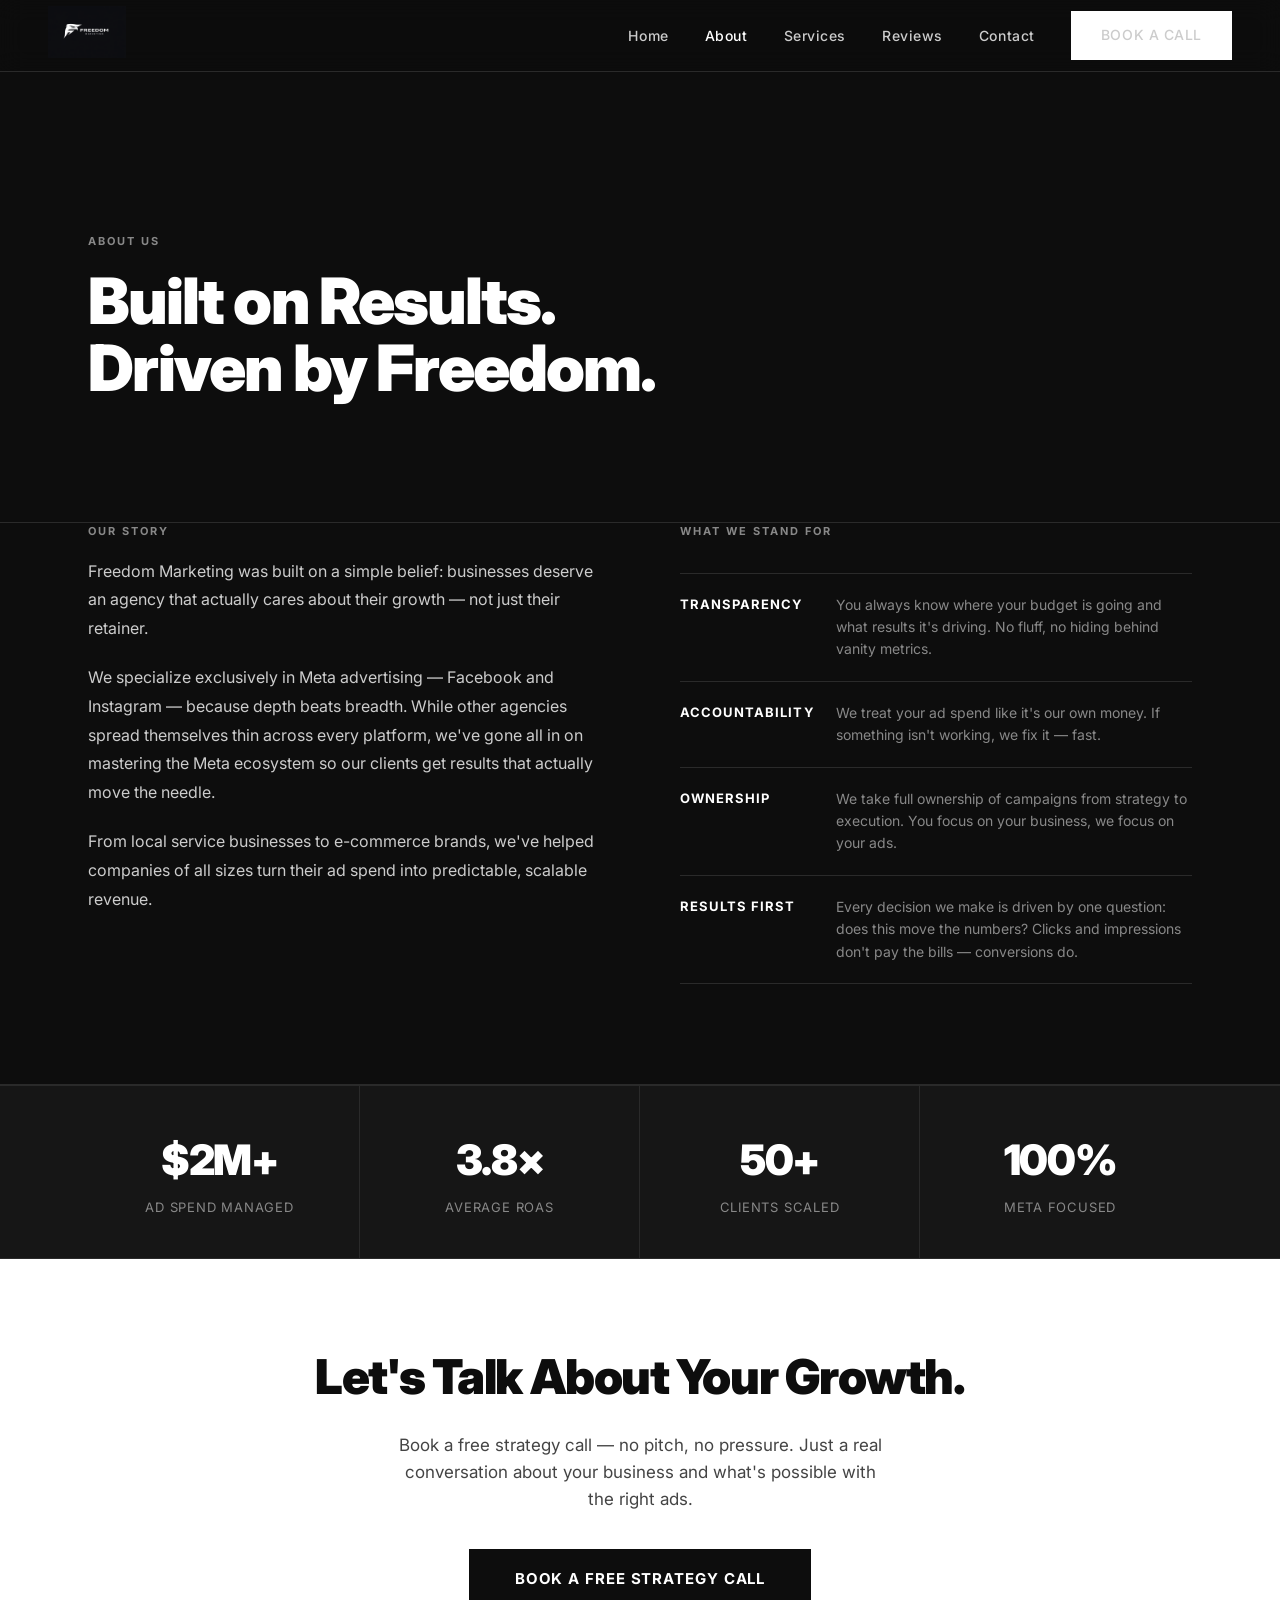
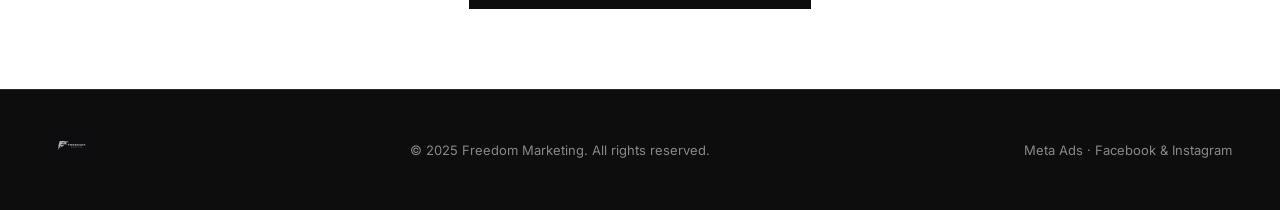
==== about.html @ 6637fb99 "Initial commit — Freedom Marketing website Co-Authored-By: Claude Sonnet 4.6 <noreply@anthropic.com>" ====
<!DOCTYPE html>
<html lang="en">
<head>
  <meta charset="UTF-8" />
  <meta name="viewport" content="width=device-width, initial-scale=1.0" />
  <title>About — Freedom Marketing</title>
  <link rel="stylesheet" href="styles.css" />
</head>
<body>

  <!-- NAV -->
  <nav>
    <a class="nav-logo" href="index.html">
      <img src="logo.png" alt="Freedom Marketing" />
    </a>
    <ul class="nav-links" id="navLinks">
      <li><a href="index.html">Home</a></li>
      <li><a href="about.html" class="active">About</a></li>
      <li><a href="services.html">Services</a></li>
      <li><a href="reviews.html">Reviews</a></li>
      <li><a href="contact.html">Contact</a></li>
      <li><a href="contact.html#book" class="btn">Book a Call</a></li>
    </ul>
    <div class="hamburger" id="hamburger" onclick="toggleNav()">
      <span></span><span></span><span></span>
    </div>
  </nav>

  <main>

    <!-- ABOUT HERO -->
    <div class="about-hero">
      <span class="section-tag">About Us</span>
      <h2 style="font-size: clamp(36px, 5vw, 64px); font-weight: 900; letter-spacing: -0.03em; line-height: 1.05; max-width: 700px;">
        Built on Results.<br>Driven by Freedom.
      </h2>
    </div>

    <hr class="divider" />

    <!-- ABOUT CONTENT -->
    <div class="about-grid">
      <div>
        <span class="section-tag">Our Story</span>
        <p>Freedom Marketing was built on a simple belief: businesses deserve an agency that actually cares about their growth — not just their retainer.</p>
        <p>We specialize exclusively in Meta advertising — Facebook and Instagram — because depth beats breadth. While other agencies spread themselves thin across every platform, we've gone all in on mastering the Meta ecosystem so our clients get results that actually move the needle.</p>
        <p>From local service businesses to e-commerce brands, we've helped companies of all sizes turn their ad spend into predictable, scalable revenue.</p>
      </div>

      <div>
        <span class="section-tag">What We Stand For</span>
        <ul class="values-list">
          <li>
            <span class="val-title">Transparency</span>
            <span class="val-desc">You always know where your budget is going and what results it's driving. No fluff, no hiding behind vanity metrics.</span>
          </li>
          <li>
            <span class="val-title">Accountability</span>
            <span class="val-desc">We treat your ad spend like it's our own money. If something isn't working, we fix it — fast.</span>
          </li>
          <li>
            <span class="val-title">Ownership</span>
            <span class="val-desc">We take full ownership of campaigns from strategy to execution. You focus on your business, we focus on your ads.</span>
          </li>
          <li>
            <span class="val-title">Results First</span>
            <span class="val-desc">Every decision we make is driven by one question: does this move the numbers? Clicks and impressions don't pay the bills — conversions do.</span>
          </li>
        </ul>
      </div>
    </div>

    <hr class="divider" />

    <!-- STATS -->
    <div class="stats-bar">
      <div class="stat">
        <span class="stat-num">$2M+</span>
        <span class="stat-label">Ad Spend Managed</span>
      </div>
      <div class="stat">
        <span class="stat-num">3.8×</span>
        <span class="stat-label">Average ROAS</span>
      </div>
      <div class="stat">
        <span class="stat-num">50+</span>
        <span class="stat-label">Clients Scaled</span>
      </div>
      <div class="stat">
        <span class="stat-num">100%</span>
        <span class="stat-label">Meta Focused</span>
      </div>
    </div>

    <!-- CTA BAND -->
    <div class="cta-band">
      <h2>Let's Talk About Your Growth.</h2>
      <p>Book a free strategy call — no pitch, no pressure. Just a real conversation about your business and what's possible with the right ads.</p>
      <a href="contact.html#book" class="btn btn-lg">Book a Free Strategy Call</a>
    </div>

  </main>

  <!-- FOOTER -->
  <footer>
    <div class="footer-logo">
      <img src="logo.png" alt="Freedom Marketing" />
    </div>
    <p>&copy; 2025 Freedom Marketing. All rights reserved.</p>
    <p style="color: var(--gray); font-size: 13px;">Meta Ads · Facebook &amp; Instagram</p>
  </footer>

  <script>
    function toggleNav() {
      document.getElementById('navLinks').classList.toggle('open');
    }
  </script>
</body>
</html>
---- styles.css ----
@import url('https://fonts.googleapis.com/css2?family=Inter:wght@300;400;500;600;700;800;900&display=swap');

*, *::before, *::after {
  box-sizing: border-box;
  margin: 0;
  padding: 0;
}

:root {
  --bg: #0d0d0d;
  --bg2: #161616;
  --bg3: #1f1f1f;
  --border: #2a2a2a;
  --white: #ffffff;
  --gray: #888888;
  --light: #cccccc;
}

html { scroll-behavior: smooth; }

body {
  background: var(--bg);
  color: var(--white);
  font-family: 'Inter', sans-serif;
  line-height: 1.6;
  -webkit-font-smoothing: antialiased;
}

a { text-decoration: none; color: inherit; }

/* ── NAV ── */
nav {
  position: fixed;
  top: 0; left: 0; right: 0;
  z-index: 100;
  display: flex;
  align-items: center;
  justify-content: space-between;
  padding: 0 48px;
  height: 72px;
  background: rgba(13,13,13,0.92);
  backdrop-filter: blur(12px);
  border-bottom: 1px solid var(--border);
}

.nav-logo img {
  height: 52px;
  width: auto;
}

.nav-links {
  display: flex;
  align-items: center;
  gap: 36px;
  list-style: none;
}

.nav-links a {
  font-size: 14px;
  font-weight: 500;
  color: var(--light);
  letter-spacing: 0.04em;
  transition: color 0.2s;
}

.nav-links a:hover,
.nav-links a.active {
  color: var(--white);
}

.btn {
  display: inline-block;
  padding: 11px 28px;
  background: var(--white);
  color: var(--bg);
  font-size: 14px;
  font-weight: 700;
  letter-spacing: 0.06em;
  text-transform: uppercase;
  border: 2px solid var(--white);
  cursor: pointer;
  transition: background 0.2s, color 0.2s;
}

.btn:hover {
  background: transparent;
  color: var(--white);
}

.btn-outline {
  background: transparent;
  color: var(--white);
}

.btn-outline:hover {
  background: var(--white);
  color: var(--bg);
}

.btn-lg {
  padding: 16px 44px;
  font-size: 15px;
}

/* ── PAGE WRAPPER ── */
main {
  padding-top: 72px;
}

/* ── HERO ── */
.hero {
  min-height: 100vh;
  display: flex;
  flex-direction: column;
  align-items: center;
  justify-content: center;
  text-align: center;
  padding: 80px 24px;
  position: relative;
  overflow: hidden;
}

.hero::before {
  content: '';
  position: absolute;
  top: -200px; left: 50%;
  transform: translateX(-50%);
  width: 700px; height: 700px;
  background: radial-gradient(circle, rgba(255,255,255,0.04) 0%, transparent 70%);
  pointer-events: none;
}

.hero-tag {
  display: inline-block;
  font-size: 11px;
  font-weight: 700;
  letter-spacing: 0.18em;
  text-transform: uppercase;
  color: var(--gray);
  border: 1px solid var(--border);
  padding: 6px 18px;
  margin-bottom: 32px;
}

.hero h1 {
  font-size: clamp(42px, 7vw, 80px);
  font-weight: 900;
  line-height: 1.05;
  letter-spacing: -0.03em;
  max-width: 860px;
  margin-bottom: 24px;
}

.hero h1 span {
  color: var(--gray);
}

.hero p {
  font-size: clamp(16px, 2vw, 19px);
  color: var(--light);
  max-width: 560px;
  margin-bottom: 44px;
  font-weight: 400;
}

.hero-logo {
  width: clamp(260px, 40vw, 480px);
  height: auto;
  margin-bottom: 40px;
  filter: drop-shadow(0 0 40px rgba(255,255,255,0.12)) drop-shadow(0 0 80px rgba(255,255,255,0.06));
  animation: logoPulse 4s ease-in-out infinite;
}

@keyframes logoPulse {
  0%, 100% { filter: drop-shadow(0 0 40px rgba(255,255,255,0.12)) drop-shadow(0 0 80px rgba(255,255,255,0.06)); }
  50%       { filter: drop-shadow(0 0 55px rgba(255,255,255,0.22)) drop-shadow(0 0 100px rgba(255,255,255,0.10)); }
}

.hero-cta {
  display: flex;
  gap: 16px;
  flex-wrap: wrap;
  justify-content: center;
}

/* ── STATS BAR ── */
.stats-bar {
  display: flex;
  justify-content: center;
  gap: 0;
  border-top: 1px solid var(--border);
  border-bottom: 1px solid var(--border);
  background: var(--bg2);
}

.stat {
  flex: 1;
  max-width: 280px;
  text-align: center;
  padding: 40px 24px;
  border-right: 1px solid var(--border);
}

.stat:last-child { border-right: none; }

.stat-num {
  font-size: 42px;
  font-weight: 900;
  letter-spacing: -0.03em;
  display: block;
}

.stat-label {
  font-size: 13px;
  color: var(--gray);
  letter-spacing: 0.06em;
  text-transform: uppercase;
  margin-top: 4px;
  display: block;
}

/* ── SECTION ── */
section {
  padding: 100px 48px;
  max-width: 1200px;
  margin: 0 auto;
}

.section-tag {
  font-size: 11px;
  font-weight: 700;
  letter-spacing: 0.18em;
  text-transform: uppercase;
  color: var(--gray);
  display: block;
  margin-bottom: 16px;
}

section h2 {
  font-size: clamp(32px, 4vw, 52px);
  font-weight: 900;
  letter-spacing: -0.03em;
  line-height: 1.1;
  margin-bottom: 20px;
}

section p {
  color: var(--light);
  font-size: 16px;
  max-width: 600px;
}

/* ── DIVIDER ── */
.divider {
  border: none;
  border-top: 1px solid var(--border);
  margin: 0;
}

/* ── CARDS ── */
.cards {
  display: grid;
  grid-template-columns: repeat(auto-fit, minmax(280px, 1fr));
  gap: 1px;
  background: var(--border);
  border: 1px solid var(--border);
  margin-top: 64px;
}

.card {
  background: var(--bg);
  padding: 40px 36px;
  transition: background 0.2s;
}

.card:hover {
  background: var(--bg2);
}

.card-icon {
  font-size: 28px;
  margin-bottom: 20px;
  display: block;
}

.card h3 {
  font-size: 20px;
  font-weight: 700;
  margin-bottom: 12px;
  letter-spacing: -0.01em;
}

.card p {
  font-size: 14px;
  color: var(--gray);
  line-height: 1.7;
  max-width: none;
}

/* ── PROCESS ── */
.process {
  display: grid;
  grid-template-columns: repeat(auto-fit, minmax(220px, 1fr));
  gap: 48px;
  margin-top: 64px;
}

.step {
  position: relative;
}

.step-num {
  font-size: 64px;
  font-weight: 900;
  color: var(--border);
  line-height: 1;
  display: block;
  margin-bottom: 16px;
  letter-spacing: -0.04em;
}

.step h3 {
  font-size: 18px;
  font-weight: 700;
  margin-bottom: 10px;
}

.step p {
  font-size: 14px;
  color: var(--gray);
  max-width: none;
}

/* ── REVIEWS ── */
.reviews {
  display: grid;
  grid-template-columns: repeat(auto-fit, minmax(280px, 1fr));
  gap: 1px;
  background: var(--border);
  border: 1px solid var(--border);
  margin-top: 64px;
}

.review-card {
  background: var(--bg);
  padding: 40px 36px;
  display: flex;
  flex-direction: column;
  gap: 20px;
  transition: background 0.2s;
}

.review-card:hover { background: var(--bg2); }

.stars {
  color: var(--white);
  font-size: 18px;
  letter-spacing: 2px;
}

.review-text {
  font-size: 15px;
  color: var(--light);
  line-height: 1.8;
  font-style: italic;
  flex: 1;
  max-width: none;
}

.reviewer {
  display: flex;
  align-items: center;
  gap: 14px;
  padding-top: 20px;
  border-top: 1px solid var(--border);
}

.reviewer-info {
  display: flex;
  flex-direction: column;
  gap: 3px;
}

.reviewer-name {
  font-size: 14px;
  font-weight: 700;
  color: var(--white);
}

.reviewer-biz {
  font-size: 12px;
  color: var(--gray);
  letter-spacing: 0.04em;
}

/* ── CTA BAND ── */
.cta-band {
  background: var(--white);
  color: var(--bg);
  text-align: center;
  padding: 80px 48px;
}

.cta-band h2 {
  font-size: clamp(28px, 4vw, 48px);
  font-weight: 900;
  letter-spacing: -0.03em;
  margin-bottom: 16px;
  color: var(--bg);
}

.cta-band p {
  color: #444;
  font-size: 17px;
  margin: 0 auto 36px;
  max-width: 500px;
}

.cta-band .btn {
  background: var(--bg);
  color: var(--white);
  border-color: var(--bg);
}

.cta-band .btn:hover {
  background: transparent;
  color: var(--bg);
}

/* ── ABOUT PAGE ── */
.about-hero {
  min-height: 50vh;
  display: flex;
  flex-direction: column;
  justify-content: center;
  padding: 100px 48px 60px;
  max-width: 1200px;
  margin: 0 auto;
}

.about-grid {
  display: grid;
  grid-template-columns: 1fr 1fr;
  gap: 80px;
  align-items: start;
  max-width: 1200px;
  margin: 0 auto;
  padding: 0 48px 100px;
}

.about-grid p {
  font-size: 16px;
  color: var(--light);
  line-height: 1.8;
  max-width: none;
  margin-bottom: 20px;
}

.values-list {
  list-style: none;
  margin-top: 32px;
}

.values-list li {
  padding: 20px 0;
  border-bottom: 1px solid var(--border);
  display: flex;
  gap: 16px;
  align-items: flex-start;
}

.values-list li:first-child {
  border-top: 1px solid var(--border);
}

.val-title {
  font-size: 13px;
  font-weight: 700;
  letter-spacing: 0.08em;
  text-transform: uppercase;
  min-width: 140px;
}

.val-desc {
  font-size: 14px;
  color: var(--gray);
  line-height: 1.6;
}

/* ── SERVICES PAGE ── */
.services-hero {
  min-height: 40vh;
  display: flex;
  flex-direction: column;
  justify-content: center;
  padding: 100px 48px 60px;
  max-width: 1200px;
  margin: 0 auto;
}

.services-grid {
  display: grid;
  grid-template-columns: repeat(auto-fit, minmax(320px, 1fr));
  gap: 1px;
  background: var(--border);
  border: 1px solid var(--border);
  max-width: 1200px;
  margin: 0 auto 80px;
}

.service-card {
  background: var(--bg);
  padding: 48px 40px;
  transition: background 0.2s;
}

.service-card:hover { background: var(--bg2); }

.service-card h3 {
  font-size: 22px;
  font-weight: 800;
  margin-bottom: 16px;
  letter-spacing: -0.02em;
}

.service-card p {
  font-size: 14px;
  color: var(--gray);
  line-height: 1.8;
  max-width: none;
}

.service-card ul {
  list-style: none;
  margin-top: 20px;
}

.service-card ul li {
  font-size: 13px;
  color: var(--light);
  padding: 6px 0;
  border-bottom: 1px solid var(--border);
  display: flex;
  align-items: center;
  gap: 10px;
}

.service-card ul li::before {
  content: '→';
  color: var(--gray);
  font-size: 12px;
}

/* ── CONTACT PAGE ── */
.contact-wrap {
  display: grid;
  grid-template-columns: 1fr 1fr;
  gap: 80px;
  max-width: 1200px;
  margin: 0 auto;
  padding: 100px 48px;
}

.contact-info h2 {
  font-size: clamp(28px, 3.5vw, 44px);
  font-weight: 900;
  letter-spacing: -0.03em;
  margin-bottom: 20px;
}

.contact-info p {
  color: var(--light);
  font-size: 16px;
  line-height: 1.8;
  margin-bottom: 40px;
  max-width: none;
}

.contact-detail {
  display: flex;
  flex-direction: column;
  gap: 16px;
  margin-bottom: 40px;
}

.contact-detail a {
  font-size: 15px;
  color: var(--light);
  transition: color 0.2s;
  display: flex;
  align-items: center;
  gap: 12px;
}

.contact-detail a:hover { color: var(--white); }

.socials {
  display: flex;
  gap: 12px;
  flex-wrap: wrap;
}

.social-link {
  font-size: 12px;
  font-weight: 700;
  letter-spacing: 0.1em;
  text-transform: uppercase;
  padding: 10px 20px;
  border: 1px solid var(--border);
  color: var(--light);
  transition: border-color 0.2s, color 0.2s;
}

.social-link:hover {
  border-color: var(--white);
  color: var(--white);
}

/* ── FORM ── */
form {
  display: flex;
  flex-direction: column;
  gap: 16px;
}

.form-group {
  display: flex;
  flex-direction: column;
  gap: 8px;
}

label {
  font-size: 11px;
  font-weight: 700;
  letter-spacing: 0.12em;
  text-transform: uppercase;
  color: var(--gray);
}

input, textarea, select {
  background: var(--bg2);
  border: 1px solid var(--border);
  color: var(--white);
  font-family: 'Inter', sans-serif;
  font-size: 14px;
  padding: 14px 16px;
  outline: none;
  transition: border-color 0.2s;
  width: 100%;
}

input:focus, textarea:focus, select:focus {
  border-color: var(--white);
}

textarea { resize: vertical; min-height: 130px; }

select option { background: var(--bg2); }

/* ── FOOTER ── */
footer {
  border-top: 1px solid var(--border);
  padding: 40px 48px;
  display: flex;
  align-items: center;
  justify-content: space-between;
  flex-wrap: wrap;
  gap: 16px;
}

.footer-logo img {
  height: 32px;
  opacity: 0.7;
}

footer p {
  font-size: 13px;
  color: var(--gray);
  max-width: none;
}

/* ── MOBILE ── */
.hamburger {
  display: none;
  flex-direction: column;
  gap: 5px;
  cursor: pointer;
  padding: 4px;
}

.hamburger span {
  display: block;
  width: 24px;
  height: 2px;
  background: var(--white);
  transition: all 0.3s;
}

@media (max-width: 768px) {
  nav { padding: 0 24px; }

  .hamburger { display: flex; }

  .nav-links {
    display: none;
    position: fixed;
    top: 72px; left: 0; right: 0;
    background: var(--bg);
    flex-direction: column;
    padding: 24px;
    gap: 24px;
    border-bottom: 1px solid var(--border);
  }

  .nav-links.open { display: flex; }

  .about-grid,
  .contact-wrap {
    grid-template-columns: 1fr;
    gap: 48px;
    padding: 0 24px 80px;
  }

  section { padding: 60px 24px; }

  .about-hero,
  .services-hero { padding: 80px 24px 40px; }

  .stats-bar { flex-wrap: wrap; }
  .stat { min-width: 50%; border-right: none; border-bottom: 1px solid var(--border); }

  .services-grid { margin: 0 24px 60px; }

  footer { padding: 32px 24px; flex-direction: column; align-items: flex-start; }

  .cta-band { padding: 60px 24px; }
}
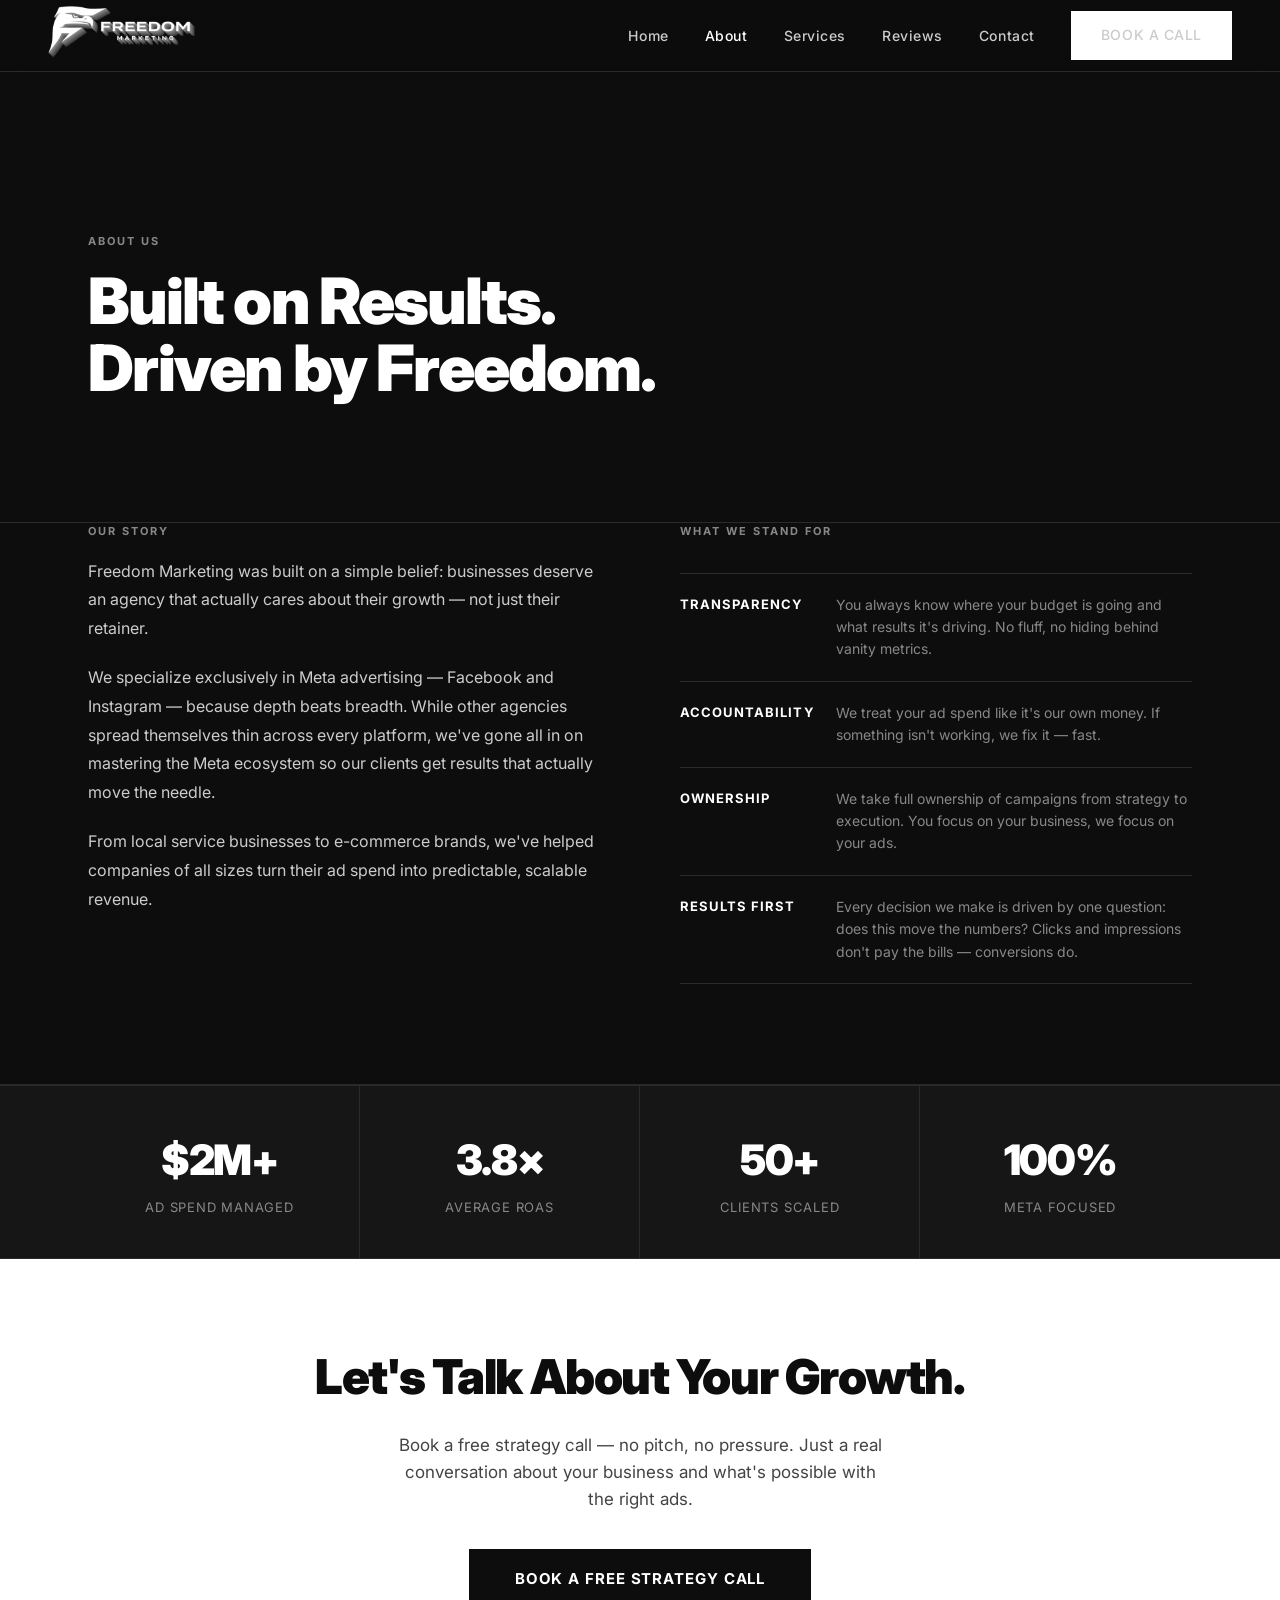
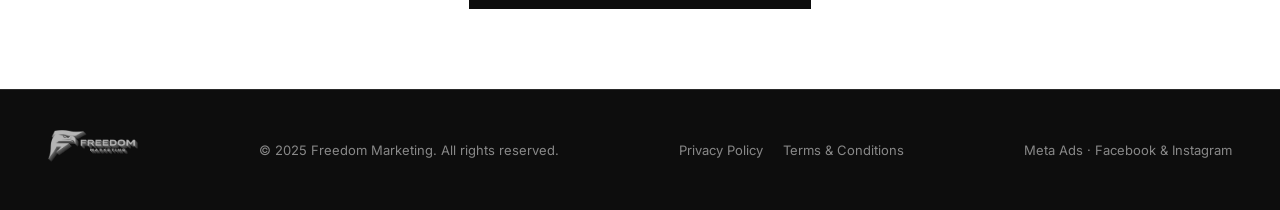
==== commit bf53b86d: "Add Privacy Policy and Terms & Conditions pages Adds privacy.html and terms.html, links both from ev" ====
--- a/about.html
+++ b/about.html
@@ -107,6 +107,10 @@
       <img src="logo.png" alt="Freedom Marketing" />
     </div>
     <p>&copy; 2025 Freedom Marketing. All rights reserved.</p>
+    <div class="footer-links">
+      <a href="privacy.html">Privacy Policy</a>
+      <a href="terms.html">Terms &amp; Conditions</a>
+    </div>
     <p style="color: var(--gray); font-size: 13px;">Meta Ads · Facebook &amp; Instagram</p>
   </footer>
 
--- a/styles.css
+++ b/styles.css
@@ -118,16 +118,24 @@
   padding: 80px 24px;
   position: relative;
   overflow: hidden;
+  background-image: url('manhattan-skyline.jpg');
+  background-size: cover;
+  background-position: center bottom;
+  background-repeat: no-repeat;
 }
 
 .hero::before {
   content: '';
   position: absolute;
-  top: -200px; left: 50%;
-  transform: translateX(-50%);
-  width: 700px; height: 700px;
-  background: radial-gradient(circle, rgba(255,255,255,0.04) 0%, transparent 70%);
+  inset: 0;
+  background: rgba(13, 13, 13, 0.68);
+  z-index: 1;
   pointer-events: none;
+}
+
+.hero > * {
+  position: relative;
+  z-index: 2;
 }
 
 .hero-tag {
@@ -208,6 +216,11 @@
   font-weight: 900;
   letter-spacing: -0.03em;
   display: block;
+}
+
+.stat-num.stat-text {
+  font-size: 22px;
+  letter-spacing: -0.01em;
 }
 
 .stat-label {
@@ -735,3 +748,50 @@
 
   .cta-band { padding: 60px 24px; }
 }
+
+/* ── LEGAL PAGES ── */
+.legal {
+  max-width: 800px;
+  margin: 0 auto;
+  padding: 0 48px 100px;
+}
+
+.legal h3 {
+  font-size: 22px;
+  font-weight: 800;
+  letter-spacing: -0.02em;
+  margin: 48px 0 12px;
+}
+
+.legal p,
+.legal li {
+  color: var(--light);
+  font-size: 16px;
+  margin-bottom: 12px;
+}
+
+.legal ul {
+  padding-left: 22px;
+  margin-bottom: 12px;
+}
+
+.legal a { text-decoration: underline; }
+
+.legal-updated {
+  color: var(--gray);
+  font-size: 14px;
+  margin-top: 16px;
+}
+
+.footer-links {
+  display: flex;
+  gap: 20px;
+  font-size: 13px;
+  color: var(--gray);
+}
+
+.footer-links a:hover { color: var(--white); }
+
+@media (max-width: 768px) {
+  .legal { padding: 0 24px 80px; }
+}
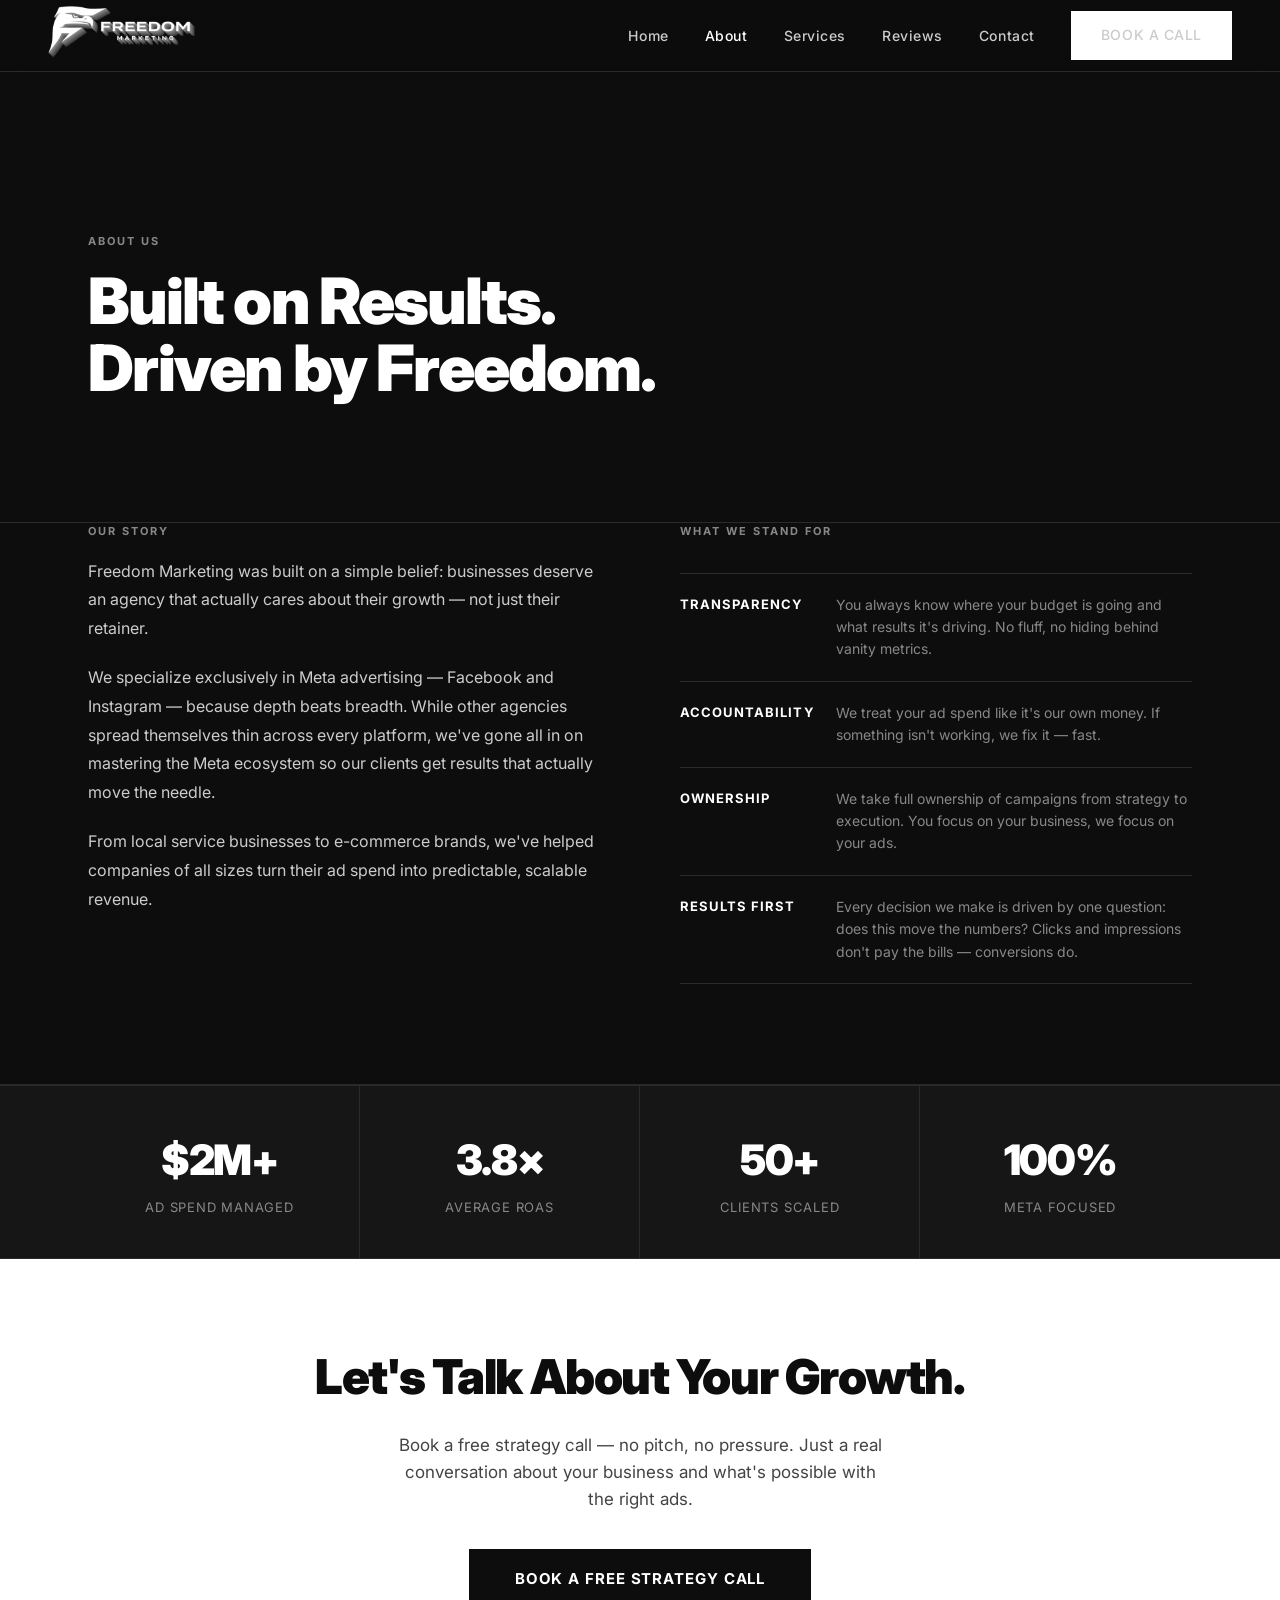
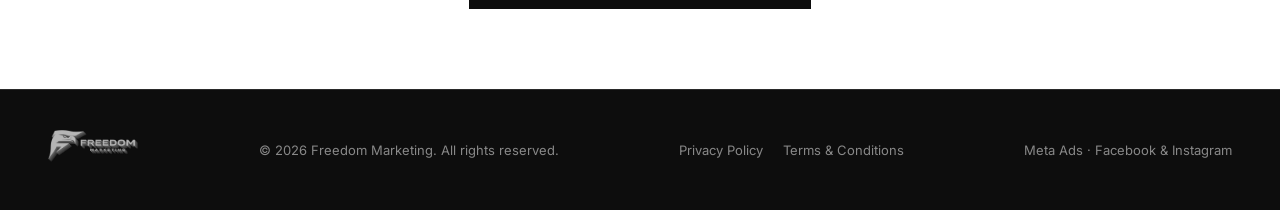
==== commit d0564233: "Update footer copyright year to 2026 Co-Authored-By: Claude Opus 5.5 <noreply@anthropic.com>" ====
--- a/about.html
+++ b/about.html
@@ -106,7 +106,7 @@
     <div class="footer-logo">
       <img src="logo.png" alt="Freedom Marketing" />
     </div>
-    <p>&copy; 2025 Freedom Marketing. All rights reserved.</p>
+    <p>&copy; 2026 Freedom Marketing. All rights reserved.</p>
     <div class="footer-links">
       <a href="privacy.html">Privacy Policy</a>
       <a href="terms.html">Terms &amp; Conditions</a>
